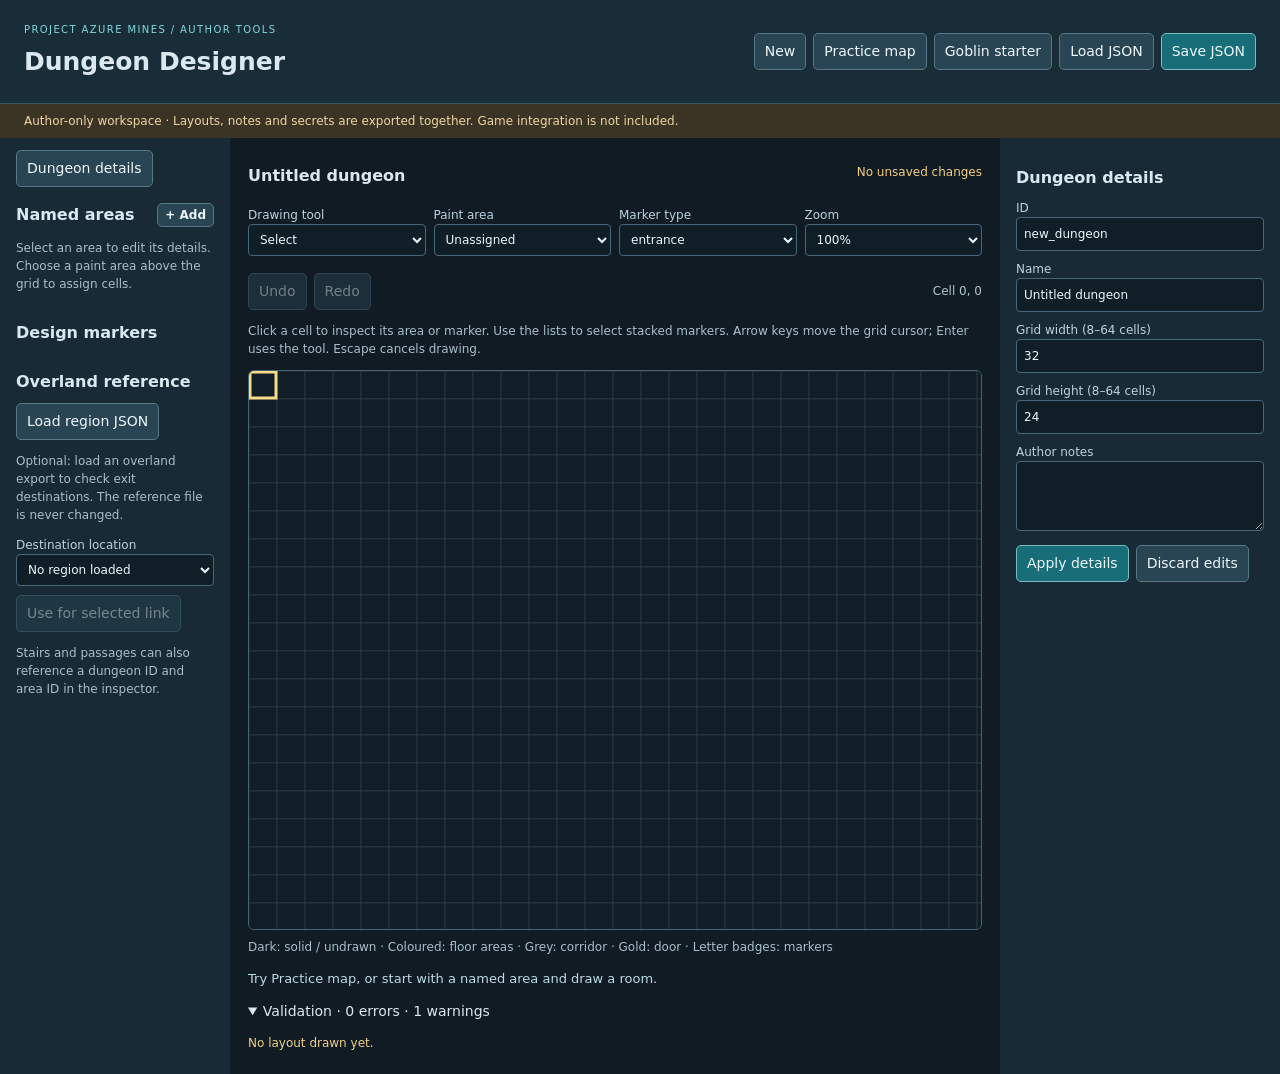
==== tools/dungeon-designer/index.html @ f280f204 "feat(tools): add offline dungeon grid authoring editor" ====
<!doctype html>
<html lang="en">
<head>
  <meta charset="utf-8"><meta name="viewport" content="width=device-width, initial-scale=1">
  <title>Azure Mines · Dungeon Designer</title><link rel="stylesheet" href="style.css">
  <script defer src="../adventure-designer/model.js"></script>
  <script defer src="model.js"></script><script defer src="samples.js"></script><script defer src="app.js"></script>
</head>
<body>
  <header><div><small>PROJECT AZURE MINES / AUTHOR TOOLS</small><h1>Dungeon Designer</h1></div>
    <nav aria-label="File actions"><button id="new">New</button><button id="practice">Practice map</button>
      <button id="hideout">Goblin starter</button><button id="load">Load JSON</button><button id="save" class="primary">Save JSON</button></nav>
  </header>
  <p class="notice">Author-only workspace · Layouts, notes and secrets are exported together. Game integration is not included.</p>
  <main>
    <aside class="library">
      <button id="map-details">Dungeon details</button>
      <h2>Named areas <button id="add-area">+ Add</button></h2>
      <p class="hint">Select an area to edit its details. Choose a paint area above the grid to assign cells.</p>
      <div id="areas" class="list"></div>
      <h2>Design markers</h2><div id="markers" class="list"></div>
      <h2>Overland reference</h2><button id="reference-load">Load region JSON</button>
      <p id="reference-status" class="hint">Optional: load an overland export to check exit destinations. The reference file is never changed.</p>
      <label>Destination location<select id="reference-location"><option value="">No region loaded</option></select></label>
      <button id="use-reference" disabled>Use for selected link</button>
      <p class="hint">Stairs and passages can also reference a dungeon ID and area ID in the inspector.</p>
    </aside>
    <section class="workspace" aria-label="Dungeon layout">
      <div class="heading"><h2 id="title"></h2><span id="dirty"></span></div>
      <div class="toolbar">
        <label>Drawing tool<select id="tool"><option value="select">Select</option><option value="room">Room rectangle</option><option value="floor">Floor brush</option><option value="corridor">Corridor brush</option><option value="door">Door</option><option value="assign">Assign area</option><option value="erase">Erase</option><option value="marker">Place marker</option></select></label>
        <label>Paint area<select id="paint-area"><option value="">Unassigned</option></select></label>
        <label>Marker type<select id="marker-type"></select></label>
        <label>Zoom<select id="zoom"><option value="0.75">75%</option><option value="1" selected>100%</option><option value="1.5">150%</option><option value="2">200%</option></select></label>
      </div>
      <div class="history"><button id="undo" disabled>Undo</button><button id="redo" disabled>Redo</button><span id="cursor">Cell 0, 0</span></div>
      <p id="tool-help" class="hint"></p>
      <div id="viewport"><svg id="grid" tabindex="0" role="application" aria-label="Dungeon drawing grid. Arrow keys move the cursor; Enter applies the selected tool. Escape cancels a rectangle or stroke."></svg></div>
      <p class="legend">Dark: solid / undrawn · Coloured: floor areas · Grey: corridor · Gold: door · Letter badges: markers</p>
      <p id="status" role="status" aria-live="polite">Try Practice map, or start with a named area and draw a room.</p>
      <details open><summary id="validation-summary">Validation</summary><div id="validation"></div></details>
    </section>
    <aside class="inspector"><h2 id="inspector-title">Dungeon details</h2><form id="details"></form></aside>
  </main>
  <input id="file" type="file" accept=".json,application/json" hidden>
  <input id="reference-file" type="file" accept=".json,application/json" hidden>
</body>
</html>
---- tools/dungeon-designer/style.css ----
:root {color-scheme:dark;font:14px/1.5 system-ui,sans-serif;color:#dbe8ef;background:#101b24}
* {box-sizing:border-box} body {margin:0} header {display:flex;align-items:center;justify-content:space-between;gap:20px;padding:18px 24px;background:#192d39;border-bottom:1px solid #385564}
small {font-size:10px;letter-spacing:.14em;color:#84d7df} h1 {font-size:25px;margin:4px 0} h2 {font-size:16px;margin:16px 0 9px} nav {display:flex;flex-wrap:wrap;gap:7px}
button,input,select,textarea {font:inherit} button {background:#294554;color:#eef7fb;border:1px solid #587887;border-radius:5px;padding:7px 10px;cursor:pointer} button:hover {background:#3b5b6b} button:disabled {opacity:.45;cursor:default} .primary {background:#176e79;border-color:#79bcc4} .danger {color:#ffb8b8}
:focus-visible {outline:3px solid #f6d17b;outline-offset:2px} .notice {margin:0;padding:8px 24px;font-size:12px;background:#3b3323;color:#edd5a6}
[hidden] {display:none!important}
main {display:grid;grid-template-columns:230px minmax(400px,1fr) 280px} aside {padding:12px 16px;background:#172a36;min-width:0}.workspace {padding:10px 18px;min-width:0}.heading {display:flex;align-items:center;justify-content:space-between;gap:10px} #dirty {font-size:12px;color:#f5ce7e}
.toolbar {display:flex;gap:8px;flex-wrap:wrap}.toolbar label {flex:1;min-width:110px}.history {display:flex;gap:7px;align-items:center;margin:8px 0} #cursor {margin-left:auto;color:#afc4ce;font-size:12px}
label {display:block;font-size:12px;color:#bcd3df;margin:9px 0} input,textarea,select {display:block;width:100%;padding:7px;background:#101e28;color:#edf6fb;border:1px solid #476879;border-radius:4px} textarea {resize:vertical} .hint,.legend {font-size:12px;color:#a9bfca}.legend {margin:8px 0}
#viewport {height:560px;overflow:auto;background:#0a141b;border:1px solid #486574;border-radius:6px} #grid {display:block;touch-action:none;user-select:none} .cell {stroke:#30434d;stroke-width:.6} .cell.void {fill:#111e27}.cell.corridor {fill:#52646c}.cell.door {fill:#d9a74f}.door-bar {stroke:#493420;stroke-width:4;pointer-events:none}.badge {fill:#162731;stroke:#f4dfac;stroke-width:1.5}.badge-text {fill:#fff3ce;font-size:13px;text-anchor:middle;pointer-events:none;font-weight:bold}.area-label {fill:#f1f7fa;font-size:10px;paint-order:stroke;stroke:#101b24;stroke-width:3;pointer-events:none}.cursor {fill:none;stroke:#f9dc8a;stroke-width:3;pointer-events:none}.preview {fill:#a9e2eb;fill-opacity:.35;stroke:#bceff6;pointer-events:none}
.list {display:grid;gap:5px;max-height:260px;overflow:auto}.list button {text-align:left;font-size:12px;overflow-wrap:anywhere}.selected {border-color:#f4ce77!important}h2 button {float:right;font-size:12px;padding:2px 7px}#status {white-space:pre-wrap;overflow-wrap:anywhere;font-size:13px;color:#bcdbe4} #validation {max-height:230px;overflow:auto;font-size:12px}.warning {color:#f1cf85}.error {color:#ffb8b8}.ok {color:#92d9b9}summary {cursor:pointer} .form-actions {display:flex;gap:7px;flex-wrap:wrap;margin-top:14px}
@media(max-width:1150px) {main {grid-template-columns:210px minmax(350px,1fr)}.inspector {grid-column:1/-1}#details {max-width:700px}}
@media(max-width:650px) {header {align-items:flex-start;flex-direction:column}main {display:flex;flex-direction:column}#viewport {height:420px}}
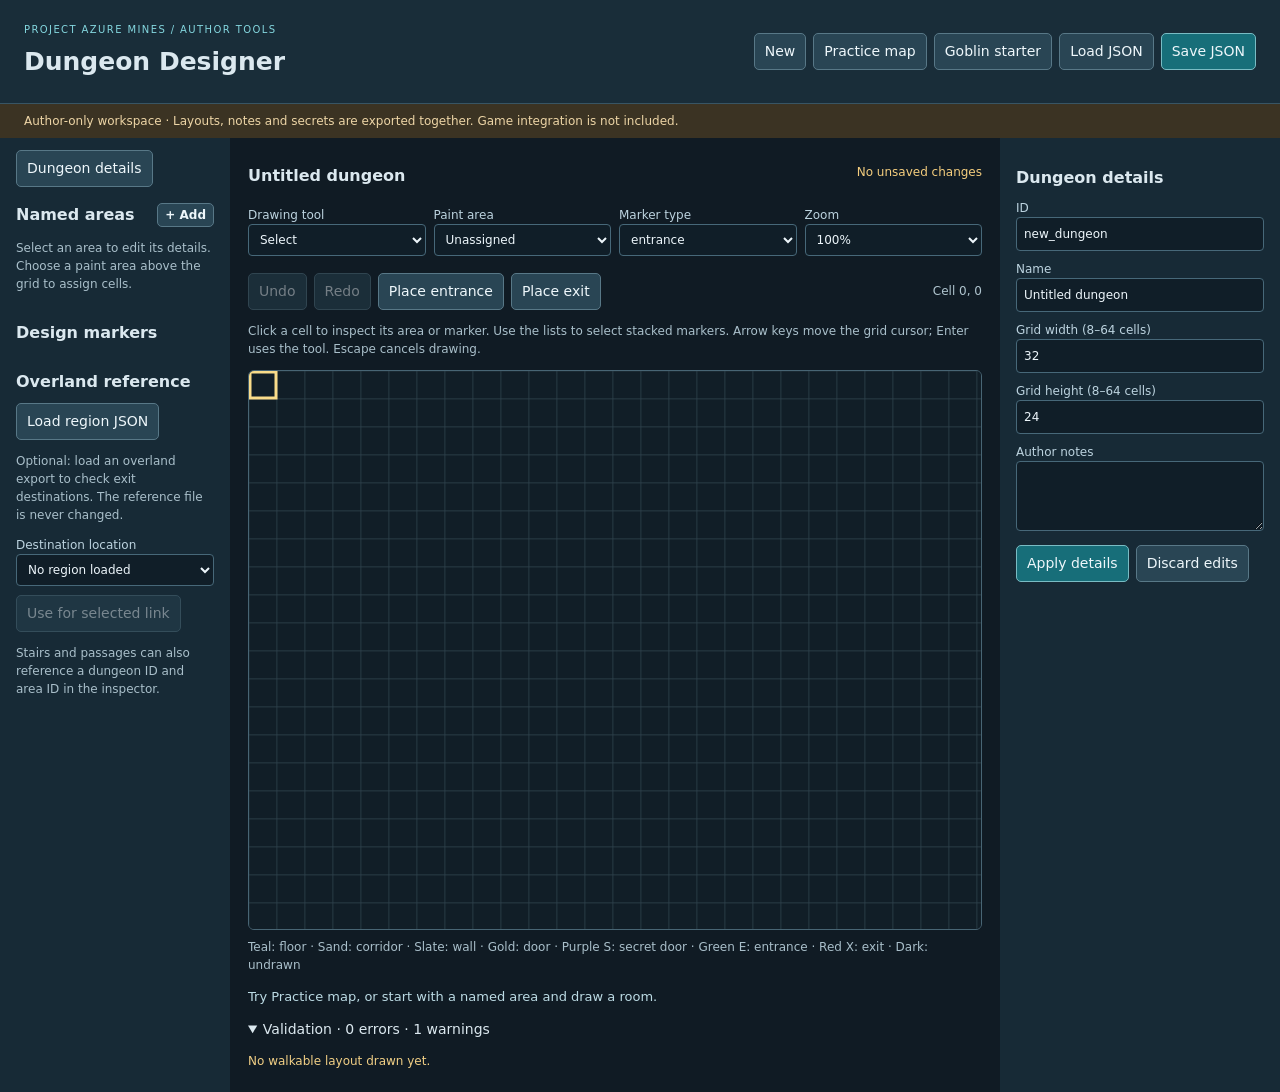
==== commit e919adb5: "feat(tools): add wall and secret door tiles with clear entrance and exit controls" ====
--- a/tools/dungeon-designer/index.html
+++ b/tools/dungeon-designer/index.html
@@ -28,15 +28,15 @@
     <section class="workspace" aria-label="Dungeon layout">
       <div class="heading"><h2 id="title"></h2><span id="dirty"></span></div>
       <div class="toolbar">
-        <label>Drawing tool<select id="tool"><option value="select">Select</option><option value="room">Room rectangle</option><option value="floor">Floor brush</option><option value="corridor">Corridor brush</option><option value="door">Door</option><option value="assign">Assign area</option><option value="erase">Erase</option><option value="marker">Place marker</option></select></label>
+        <label>Drawing tool<select id="tool"><option value="select">Select</option><option value="room">Room rectangle</option><option value="floor">Floor brush</option><option value="corridor">Corridor brush</option><option value="door">Door</option><option value="secret_door">Secret door</option><option value="wall">Wall block</option><option value="assign">Assign area</option><option value="erase">Erase</option><option value="marker">Place marker</option></select></label>
         <label>Paint area<select id="paint-area"><option value="">Unassigned</option></select></label>
         <label>Marker type<select id="marker-type"></select></label>
         <label>Zoom<select id="zoom"><option value="0.75">75%</option><option value="1" selected>100%</option><option value="1.5">150%</option><option value="2">200%</option></select></label>
       </div>
-      <div class="history"><button id="undo" disabled>Undo</button><button id="redo" disabled>Redo</button><span id="cursor">Cell 0, 0</span></div>
+      <div class="history"><button id="undo" disabled>Undo</button><button id="redo" disabled>Redo</button><button id="place-entrance">Place entrance</button><button id="place-exit">Place exit</button><span id="cursor">Cell 0, 0</span></div>
       <p id="tool-help" class="hint"></p>
       <div id="viewport"><svg id="grid" tabindex="0" role="application" aria-label="Dungeon drawing grid. Arrow keys move the cursor; Enter applies the selected tool. Escape cancels a rectangle or stroke."></svg></div>
-      <p class="legend">Dark: solid / undrawn · Coloured: floor areas · Grey: corridor · Gold: door · Letter badges: markers</p>
+      <p class="legend">Teal: floor · Sand: corridor · Slate: wall · Gold: door · Purple S: secret door · Green E: entrance · Red X: exit · Dark: undrawn</p>
       <p id="status" role="status" aria-live="polite">Try Practice map, or start with a named area and draw a room.</p>
       <details open><summary id="validation-summary">Validation</summary><div id="validation"></div></details>
     </section>
--- a/tools/dungeon-designer/style.css
+++ b/tools/dungeon-designer/style.css
@@ -11,3 +11,5 @@
 .list {display:grid;gap:5px;max-height:260px;overflow:auto}.list button {text-align:left;font-size:12px;overflow-wrap:anywhere}.selected {border-color:#f4ce77!important}h2 button {float:right;font-size:12px;padding:2px 7px}#status {white-space:pre-wrap;overflow-wrap:anywhere;font-size:13px;color:#bcdbe4} #validation {max-height:230px;overflow:auto;font-size:12px}.warning {color:#f1cf85}.error {color:#ffb8b8}.ok {color:#92d9b9}summary {cursor:pointer} .form-actions {display:flex;gap:7px;flex-wrap:wrap;margin-top:14px}
 @media(max-width:1150px) {main {grid-template-columns:210px minmax(350px,1fr)}.inspector {grid-column:1/-1}#details {max-width:700px}}
 @media(max-width:650px) {header {align-items:flex-start;flex-direction:column}main {display:flex;flex-direction:column}#viewport {height:420px}}
+
+.cell.floor {fill:#347c88}.cell.corridor {fill:#ab8b59}.cell.wall {fill:#667181;stroke:#a7b0bd;stroke-width:1.5}.cell.secret_door {fill:#945cba;stroke:#e4b9ff;stroke-dasharray:3 2}.secret-door-symbol {fill:#fff;font-size:14px;font-weight:bold;text-anchor:middle;pointer-events:none}.badge.entrance {fill:#176440;stroke:#96f1b8}.badge.exit {fill:#943b3b;stroke:#ffb7ac}
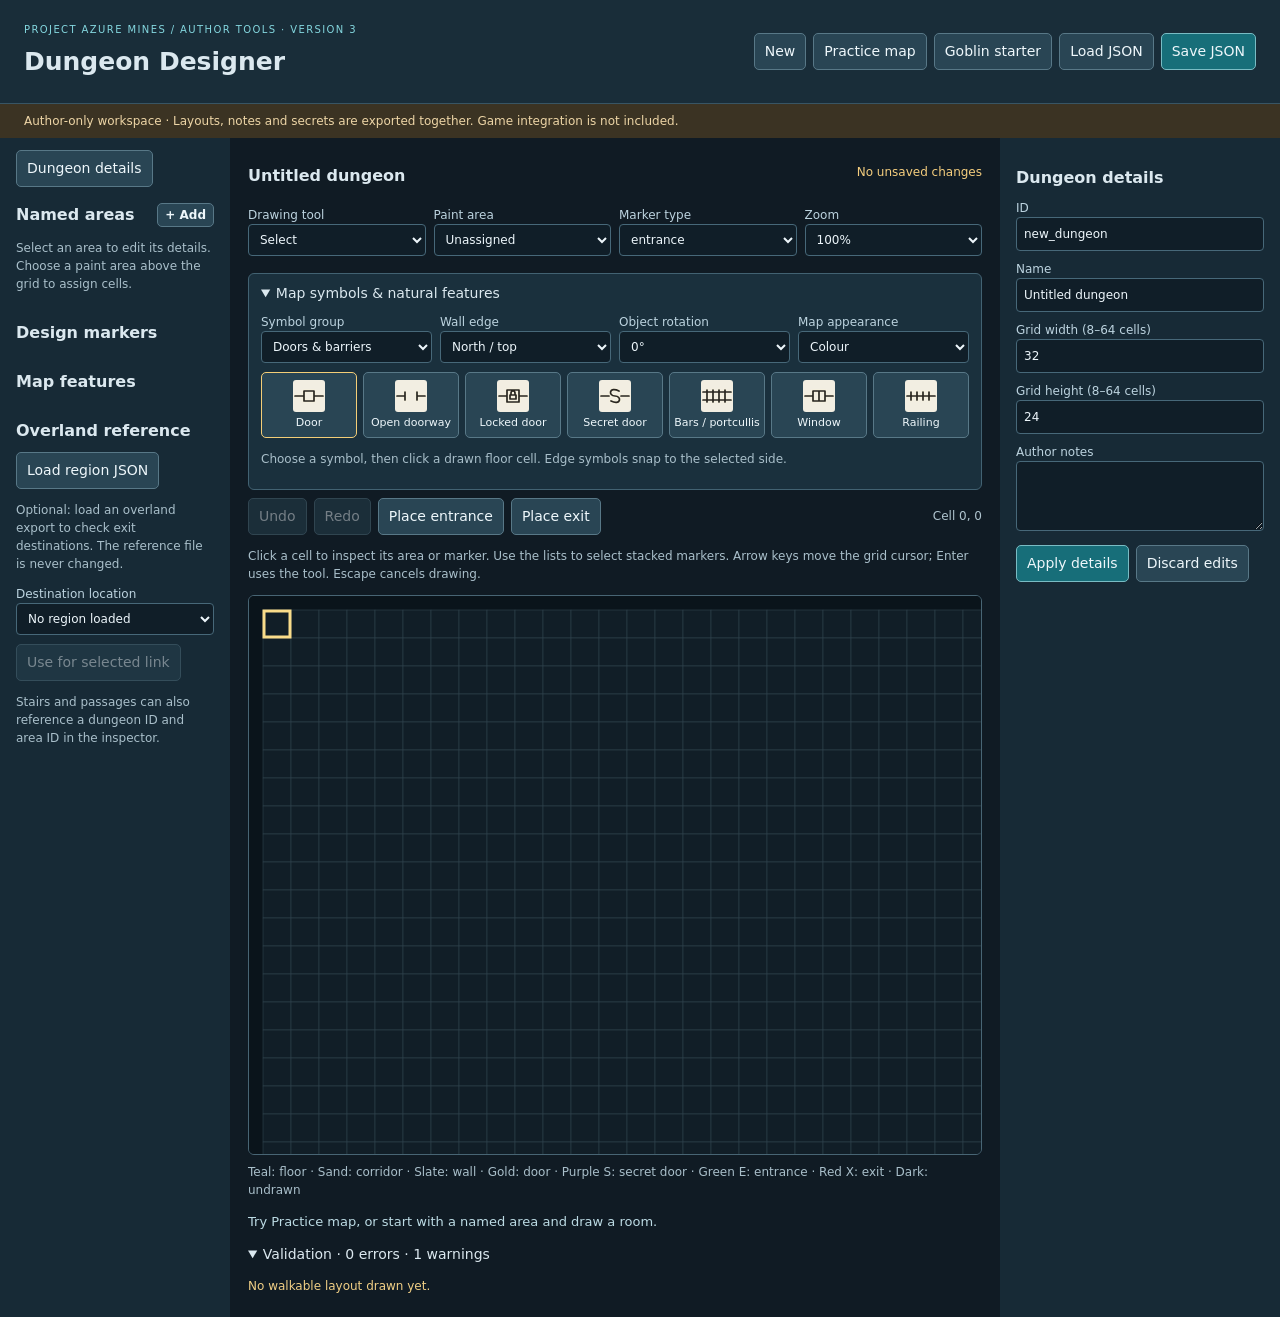
==== commit 5f1a2455: "feat(tools): add layered dungeon symbols and natural features in editor v3" ====
--- a/tools/dungeon-designer/index.html
+++ b/tools/dungeon-designer/index.html
@@ -4,10 +4,10 @@
   <meta charset="utf-8"><meta name="viewport" content="width=device-width, initial-scale=1">
   <title>Azure Mines · Dungeon Designer</title><link rel="stylesheet" href="style.css">
   <script defer src="../adventure-designer/model.js"></script>
-  <script defer src="model.js"></script><script defer src="samples.js"></script><script defer src="app.js"></script>
+  <script defer src="model.js"></script><script defer src="symbols.js"></script><script defer src="samples.js"></script><script defer src="app.js"></script>
 </head>
 <body>
-  <header><div><small>PROJECT AZURE MINES / AUTHOR TOOLS</small><h1>Dungeon Designer</h1></div>
+  <header><div><small>PROJECT AZURE MINES / AUTHOR TOOLS · VERSION 3</small><h1>Dungeon Designer</h1></div>
     <nav aria-label="File actions"><button id="new">New</button><button id="practice">Practice map</button>
       <button id="hideout">Goblin starter</button><button id="load">Load JSON</button><button id="save" class="primary">Save JSON</button></nav>
   </header>
@@ -19,6 +19,7 @@
       <p class="hint">Select an area to edit its details. Choose a paint area above the grid to assign cells.</p>
       <div id="areas" class="list"></div>
       <h2>Design markers</h2><div id="markers" class="list"></div>
+      <h2>Map features</h2><div id="features" class="list"></div>
       <h2>Overland reference</h2><button id="reference-load">Load region JSON</button>
       <p id="reference-status" class="hint">Optional: load an overland export to check exit destinations. The reference file is never changed.</p>
       <label>Destination location<select id="reference-location"><option value="">No region loaded</option></select></label>
@@ -28,11 +29,21 @@
     <section class="workspace" aria-label="Dungeon layout">
       <div class="heading"><h2 id="title"></h2><span id="dirty"></span></div>
       <div class="toolbar">
-        <label>Drawing tool<select id="tool"><option value="select">Select</option><option value="room">Room rectangle</option><option value="floor">Floor brush</option><option value="corridor">Corridor brush</option><option value="door">Door</option><option value="secret_door">Secret door</option><option value="wall">Wall block</option><option value="assign">Assign area</option><option value="erase">Erase</option><option value="marker">Place marker</option></select></label>
+        <label>Drawing tool<select id="tool"><option value="select">Select</option><option value="room">Room rectangle</option><option value="floor">Floor brush</option><option value="corridor">Corridor brush</option><option value="door">Door</option><option value="secret_door">Secret door</option><option value="wall">Wall block</option><option value="assign">Assign area</option><option value="erase">Erase</option><option value="marker">Place marker</option><option value="feature">Place symbol</option><option value="terrain">Natural feature brush</option><option value="clear_features">Clear features only</option></select></label>
         <label>Paint area<select id="paint-area"><option value="">Unassigned</option></select></label>
         <label>Marker type<select id="marker-type"></select></label>
         <label>Zoom<select id="zoom"><option value="0.75">75%</option><option value="1" selected>100%</option><option value="1.5">150%</option><option value="2">200%</option></select></label>
       </div>
+      <details class="symbol-panel" open><summary>Map symbols &amp; natural features</summary>
+        <div class="toolbar">
+          <label>Symbol group<select id="symbol-group"><option>Doors &amp; barriers</option><option>Travel</option><option>Room objects</option><option>Natural features</option></select></label>
+          <label>Wall edge<select id="feature-edge"><option value="north">North / top</option><option value="east">East / right</option><option value="south">South / bottom</option><option value="west">West / left</option></select></label>
+          <label>Object rotation<select id="feature-rotation"><option value="0">0°</option><option value="90">90°</option><option value="180">180°</option><option value="270">270°</option></select></label>
+          <label>Map appearance<select id="appearance"><option value="colour">Colour</option><option value="mono">Monochrome</option></select></label>
+        </div>
+        <div id="symbol-palette" aria-label="Map symbol palette"></div>
+        <p id="symbol-choice" class="hint">Choose a symbol, then click a drawn floor cell. Edge symbols snap to the selected side.</p>
+      </details>
       <div class="history"><button id="undo" disabled>Undo</button><button id="redo" disabled>Redo</button><button id="place-entrance">Place entrance</button><button id="place-exit">Place exit</button><span id="cursor">Cell 0, 0</span></div>
       <p id="tool-help" class="hint"></p>
       <div id="viewport"><svg id="grid" tabindex="0" role="application" aria-label="Dungeon drawing grid. Arrow keys move the cursor; Enter applies the selected tool. Escape cancels a rectangle or stroke."></svg></div>
--- a/tools/dungeon-designer/style.css
+++ b/tools/dungeon-designer/style.css
@@ -13,3 +13,15 @@
 @media(max-width:650px) {header {align-items:flex-start;flex-direction:column}main {display:flex;flex-direction:column}#viewport {height:420px}}
 
 .cell.floor {fill:#347c88}.cell.corridor {fill:#ab8b59}.cell.wall {fill:#667181;stroke:#a7b0bd;stroke-width:1.5}.cell.secret_door {fill:#945cba;stroke:#e4b9ff;stroke-dasharray:3 2}.secret-door-symbol {fill:#fff;font-size:14px;font-weight:bold;text-anchor:middle;pointer-events:none}.badge.entrance {fill:#176440;stroke:#96f1b8}.badge.exit {fill:#943b3b;stroke:#ffb7ac}
+.symbol-panel {padding:9px 12px;margin:8px 0;background:#1a303d;border:1px solid #426272;border-radius:6px}
+#symbol-palette {display:grid;grid-template-columns:repeat(auto-fit,minmax(84px,1fr));gap:6px;max-height:180px;overflow:auto}
+#symbol-palette button {display:flex;align-items:center;flex-direction:column;gap:4px;font-size:11px;line-height:1.3;padding:7px 4px}
+#symbol-palette svg {width:32px;height:32px;background:#f2eee2;border-radius:3px}
+.symbol-halo {fill:none;stroke:#f5f0df;stroke-width:4;stroke-linejoin:round;stroke-linecap:round;pointer-events:none}
+.symbol-ink {fill:none;stroke:#292620;stroke-width:1.7;stroke-linejoin:round;stroke-linecap:round;pointer-events:none}
+.symbol-back {fill:#f5f0df;fill-opacity:.92;stroke:none}.map-feature {cursor:pointer}.map-feature.chosen .symbol-back {stroke:#ffcf60;stroke-width:2}
+.map-feature.chosen .nature-wash {stroke:#ffcf60;stroke-width:2}
+.nature-wash {fill:#b6b9a3;fill-opacity:.75;stroke:none}.water .nature-wash,.stream .nature-wash,.waterfall .nature-wash {fill:#8cc2d3}.chasm .nature-wash {fill:#a3a1a5}
+.concealed-outline {fill:none;stroke:#8443a0;stroke-width:1.4;stroke-dasharray:3 3;pointer-events:none}
+.check {display:flex;gap:8px;align-items:center}.check input {width:auto}.history {flex-wrap:wrap}
+.mono .cell {stroke:#b5b1a7}.mono .cell.floor {fill:#faf7ed}.mono .cell.corridor {fill:#ded9cc}.mono .cell.void {fill:#77746e}.mono .cell.wall {fill:#373631;stroke:#eee9d9}.mono .cell.door,.mono .cell.secret_door {fill:#e5decc;stroke:#373631}.mono .secret-door-symbol {fill:#292620}.mono .nature-wash {fill:#e2ddcf}.mono .badge {fill:#eee9dc;stroke:#292620}.mono .badge-text {fill:#292620}.mono .area-label {fill:#292620;stroke:#f5f0df}.mono .concealed-outline {stroke:#292620}
